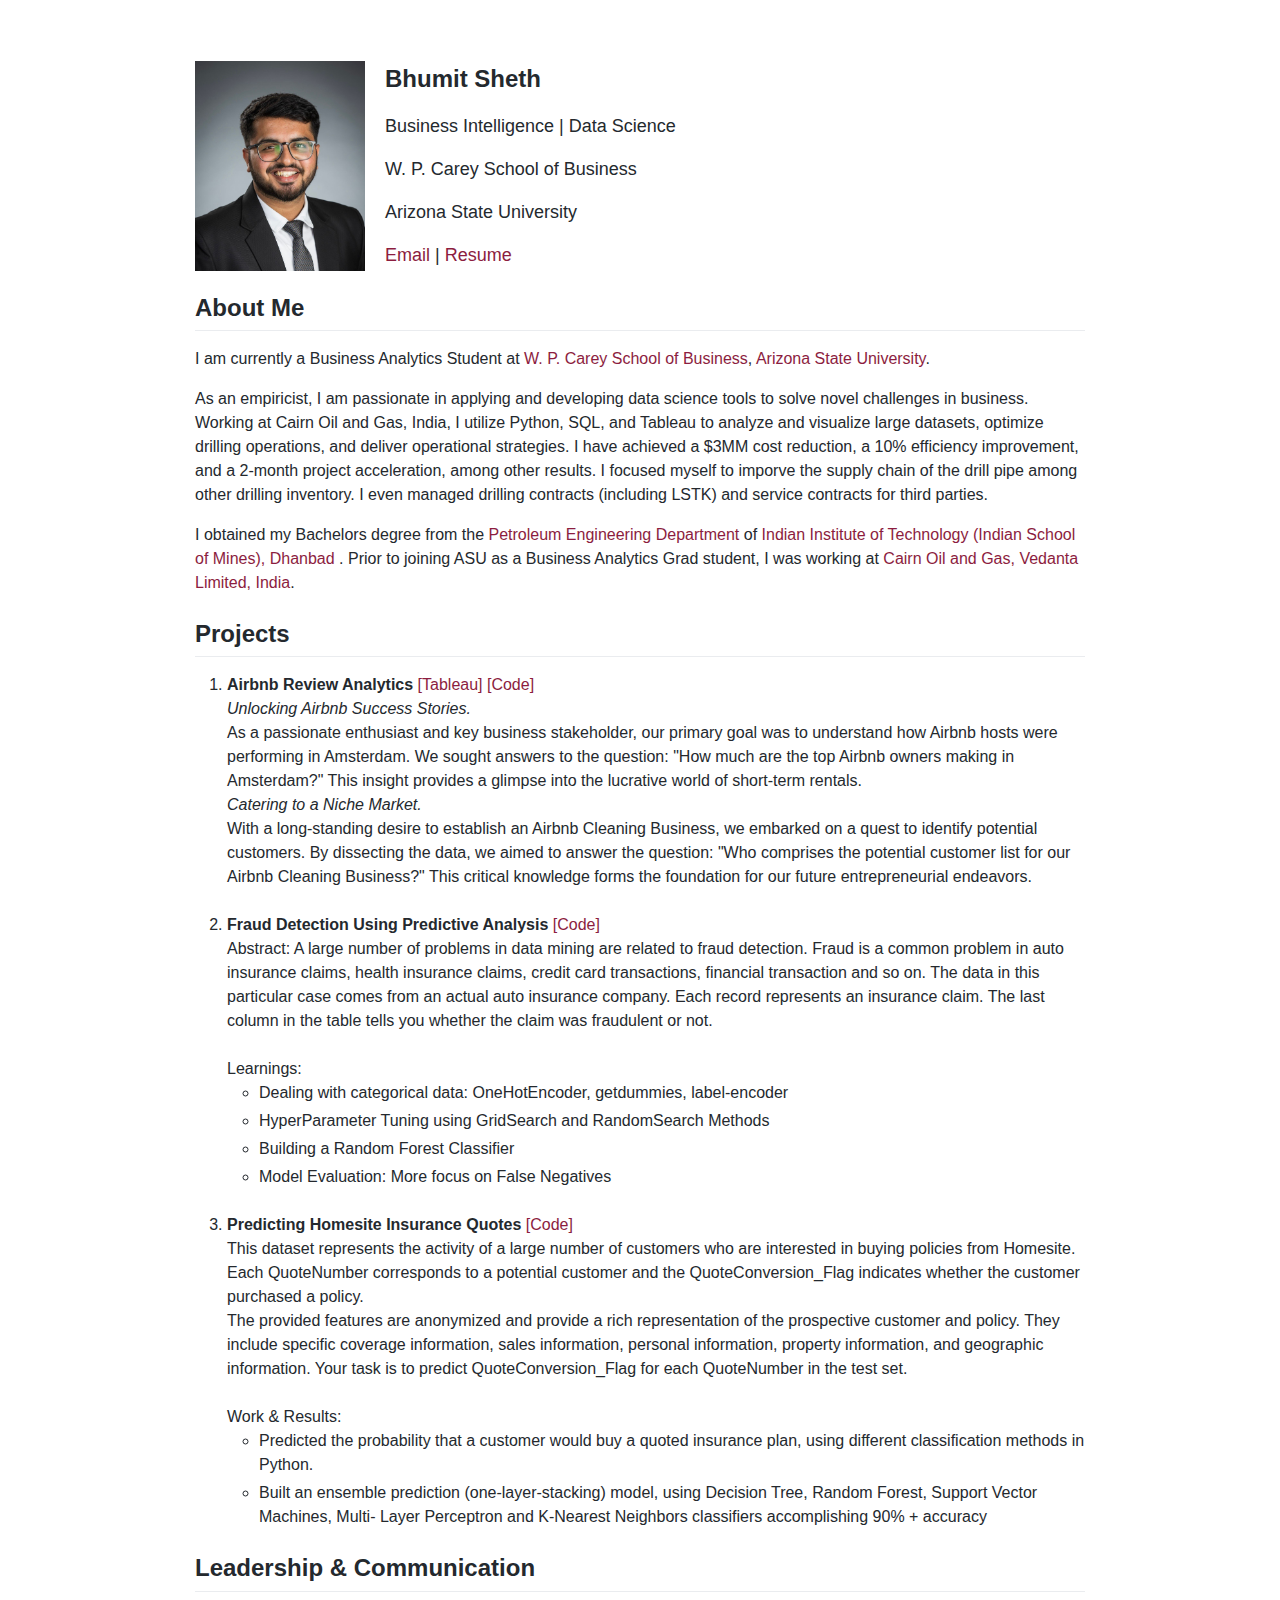
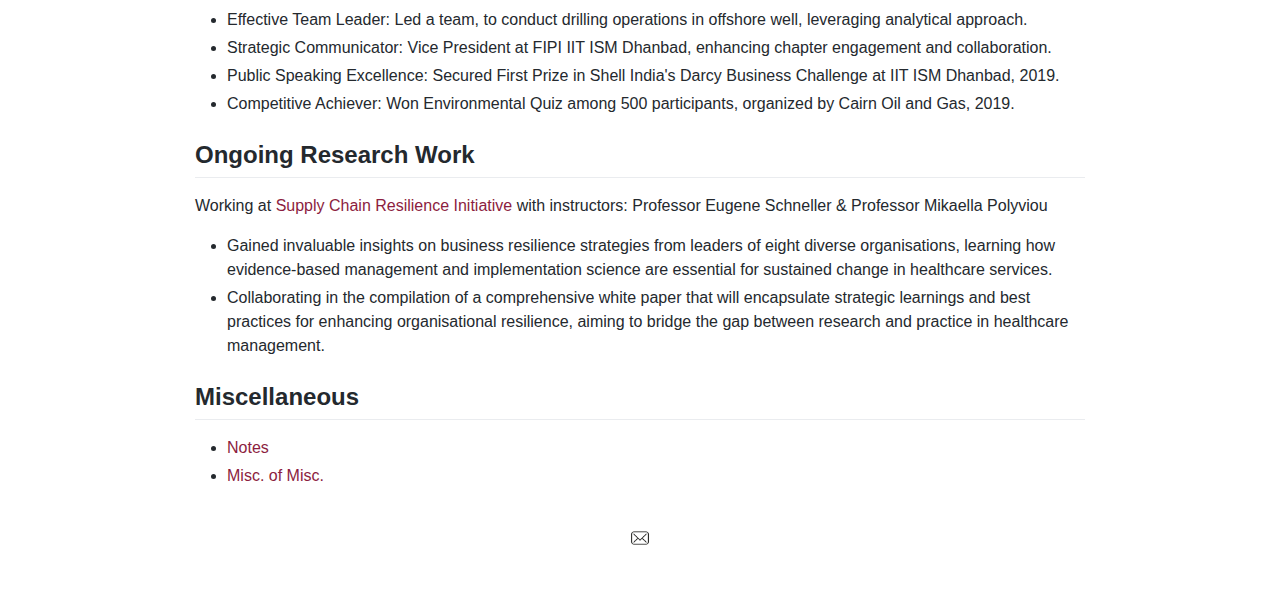
==== Index.html @ a08919b7 "Add files via upload" ====
<!doctype html>
<html>
  <head>
    <meta charset="utf-8">
	<meta name="google-site-verification" content="AVrJgG2apjS0KBid9YDIJhKjxLiEPB_h3P-rWfkzI14" />
    <meta name="viewport" content="width=device-width, initial-scale=1, minimal-ui">
    <title>Bhumit Sheth</title>
    <link rel="stylesheet" href="github-markdown.css">
    <style>
      body {
        box-sizing: border-box;
        min-width: 200px;
        max-width: 980px;
        margin: 0 auto;
        padding: 45px;
      }
    </style>
    <style>
		@media screen and (max-width: 360px) {
    		img {
        display: block;
        width: 100%;
    		}
				}
		}
	</style>
  </head>
  <body>
    <article class="markdown-body">
      <p align="center">
        
      </p>



<div >
<div>
	<img src="./images/images.jpeg" width="170" alt="" BORDER="0" ALIGN="Left"/>
</div>
<div>
	<p><font size="5" ><b>Bhumit Sheth</b></font></p>


	<p><font size="4" >Business Intelligence | Data Science </font></p>
	<p><font size="4" >W. P. Carey School of Business</font></p>
	<p><font size="4" >Arizona State University</font></p>

	<p><font size="4" ><a href="mailto:bsheth2@asu.edu">Email</a> | <a href="./documents/resume.pdf">Resume</a></font></p>
</div>

</div>

<div style="clear:both">
	
	  <h2>About Me</h2>
	  <p> I am currently a Business Analytics Student at <a href="https://wpcarey.asu.edu/">W. P. Carey School of Business</a>, <a href="https://www.asu.edu/">Arizona State University</a>.</p>
	
   
	  <p> As an empiricist, I am passionate in applying and developing data science tools to solve novel challenges in business. Working at Cairn Oil and Gas, India, I utilize Python, SQL, and Tableau to analyze and visualize large datasets, optimize drilling operations, and deliver operational strategies. I have achieved a $3MM cost reduction, a 10% efficiency improvement, and a 2-month project acceleration, among other results. I focused myself to imporve the supply chain of the drill pipe among other drilling inventory. I even managed drilling contracts (including LSTK) and service contracts for third parties.</p>
	  
	  <p> I obtained my Bachelors degree from the <a href="https://petroleum.iitism.ac.in/">Petroleum Engineering Department </a> of <a href="https://www.iitism.ac.in/">Indian Institute of Technology (Indian School of Mines), Dhanbad </a>. Prior to joining ASU as a Business Analytics Grad student, I was working at <a href="https://www.cairnindia.com/Pages/Home.aspx">Cairn Oil and Gas, Vedanta Limited, India</a>. 
	
    <h2>Projects</h2>
    <ol>
    <li><b>Airbnb Review Analytics</b>
    <a href="https://public.tableau.com/app/profile/bhumit.sheth/viz/DashboardAmesterdamAirbnb/Dashboard1">[Tableau]</a>
		<a href="https://github.com/shethbhumit/airbnb_reviews_analytics">[Code]</a><br>
		<em>Unlocking Airbnb Success Stories.</em> <br>As a passionate enthusiast and key business stakeholder, our primary goal was to understand how Airbnb hosts were performing in Amsterdam. We sought answers to the question: "How much are the top Airbnb owners making in Amsterdam?" This insight provides a glimpse into the lucrative world of short-term rentals.<br>

		<em>Catering to a Niche Market. </em><br> With a long-standing desire to establish an Airbnb Cleaning Business, we embarked on a quest to identify potential customers. By dissecting the data, we aimed to answer the question: "Who comprises the potential customer list for our Airbnb Cleaning Business?" This critical knowledge forms the foundation for our future entrepreneurial endeavors.
		</li>
		<br>
		<li><b>Fraud Detection Using Predictive Analysis</b>
			<a href="https://github.com/shethbhumit/Fraud-Detection-Using-Predictive-Analysis">[Code]</a><br> 
			Abstract: A large number of problems in data mining are related to fraud detection. Fraud is a common problem in auto insurance claims, health insurance claims, credit card transactions, financial transaction and so on. The data in this particular case comes from an actual auto insurance company. Each record represents an insurance claim. The last column in the table tells you whether the claim was fraudulent or not.<br>

			<br> Learnings: 
			<ul>
			<li>Dealing with categorical data: OneHotEncoder, getdummies, label-encoder</li>
			<li>HyperParameter Tuning using GridSearch and RandomSearch Methods</li>
			<li>Building a Random Forest Classifier</li>
			<li>Model Evaluation: More focus on False Negatives</li>
			</ul>

		</li>
		<br> 
		<li><b>Predicting Homesite Insurance Quotes</b>
			<a href="https://github.com/shethbhumit/Homesite_Quote_Conversion">[Code]</a><br> 
			This dataset represents the activity of a large number of customers who are interested in buying policies from Homesite. Each QuoteNumber corresponds to a potential customer and the QuoteConversion_Flag indicates whether the customer purchased a policy.<br>
			The provided features are anonymized and provide a rich representation of the prospective customer and policy. They include specific coverage information, sales information, personal information, property information, and geographic information. Your task is to predict QuoteConversion_Flag for each QuoteNumber in the test set.<br>

			<br> Work & Results: 
			<ul>
			<li>Predicted the probability that a customer would buy a quoted insurance plan, using different classification methods in Python.</li>
			<li>Built an ensemble prediction (one-layer-stacking) model, using Decision Tree, Random Forest, Support Vector Machines, Multi- Layer Perceptron and K-Nearest Neighbors classifiers accomplishing 90% + accuracy</li>
			
			</ul>

		</li>

	

	  </ol>

	  <h2>Leadership & Communication </h2>
	  <ul>
	  <li> Effective Team Leader: Led a team, to conduct drilling operations in offshore well, leveraging analytical approach.</li>

		<li> Strategic Communicator: Vice President at FIPI IIT ISM Dhanbad, enhancing chapter engagement and collaboration.</li>

		<li>Public Speaking Excellence: Secured First Prize in Shell India's Darcy Business Challenge at IIT ISM Dhanbad, 2019.</li>

		<li>Competitive Achiever: Won Environmental Quiz among 500 participants, organized by Cairn Oil and Gas, 2019.</li>
	  </ul>
	  
	  
	  <h2>Ongoing Research Work</h2>
	  <p>Working at <a href="https://supplychainresilience.wpcarey.asu.edu/">Supply Chain Resilience Initiative</a> with instructors: Professor Eugene Schneller & Professor Mikaella Polyviou</p> 
	  <ul>
		<li>Gained invaluable insights on business resilience strategies from leaders of eight diverse organisations, learning how evidence-based management and implementation  science are essential for sustained change in healthcare services.<br></li>
		<li>Collaborating in the compilation of a comprehensive white paper that will encapsulate strategic learnings and best practices for enhancing organisational resilience, aiming to bridge the gap between research and practice in healthcare management.</li>
      </ul>
	 
	  
	 
	  <h2>Miscellaneous</h2>
	  <ul>        
		<li> <a href="./notes.html">Notes</a></li>
		<li> <a href="./misc.html">Misc. of Misc.</a></li>
      </ul>
</div>
  
<br>

<div id="footer" ALIGN="Middle">
<p><a href="mailto:bsheth2@asu.edu"><img src="./images/mail.png" width="20"/></a></p>
</div>

    </article>
  </body>
</html>
---- github-markdown.css ----
/* Thanks to https://github.com/sindresorhus/github-markdown-css
 * MIT License
 */

@font-face {
  font-family: octicons-link;
  src: url([data-uri]) format('woff');
}

.markdown-body {
  -ms-text-size-adjust: 100%;
  -webkit-text-size-adjust: 100%;
  line-height: 1.5;
  color: #24292e;
  font-family: -apple-system, BlinkMacSystemFont, "Segoe UI", Helvetica, Arial, sans-serif, "Apple Color Emoji", "Segoe UI Emoji", "Segoe UI Symbol";
  font-size: 16px;
  line-height: 1.5;
  word-wrap: break-word;
}

.markdown-body .pl-c {
  color: #6a737d;
}

.markdown-body .pl-c1,
.markdown-body .pl-s .pl-v {
  color: #005cc5;
}

.markdown-body .pl-e,
.markdown-body .pl-en {
  color: #6f42c1;
}

.markdown-body .pl-smi,
.markdown-body .pl-s .pl-s1 {
  color: #24292e;
}

.markdown-body .pl-ent {
  color: #22863a;
}

.markdown-body .pl-k {
  color: #d73a49;
}

.markdown-body .pl-s,
.markdown-body .pl-pds,
.markdown-body .pl-s .pl-pse .pl-s1,
.markdown-body .pl-sr,
.markdown-body .pl-sr .pl-cce,
.markdown-body .pl-sr .pl-sre,
.markdown-body .pl-sr .pl-sra {
  color: #032f62;
}

.markdown-body .pl-v,
.markdown-body .pl-smw {
  color: #e36209;
}

.markdown-body .pl-bu {
  color: #b31d28;
}

.markdown-body .pl-ii {
  color: #fafbfc;
  background-color: #b31d28;
}

.markdown-body .pl-c2 {
  color: #fafbfc;
  background-color: #d73a49;
}

.markdown-body .pl-c2::before {
  content: "^M";
}

.markdown-body .pl-sr .pl-cce {
  font-weight: bold;
  color: #22863a;
}

.markdown-body .pl-ml {
  color: #735c0f;
}

.markdown-body .pl-mh,
.markdown-body .pl-mh .pl-en,
.markdown-body .pl-ms {
  font-weight: bold;
  color: #005cc5;
}

.markdown-body .pl-mi {
  font-style: italic;
  color: #24292e;
}

.markdown-body .pl-mb {
  font-weight: bold;
  color: #24292e;
}

.markdown-body .pl-md {
  color: #b31d28;
  background-color: #ffeef0;
}

.markdown-body .pl-mi1 {
  color: #22863a;
  background-color: #f0fff4;
}

.markdown-body .pl-mc {
  color: #e36209;
  background-color: #ffebda;
}

.markdown-body .pl-mi2 {
  color: #f6f8fa;
  background-color: #005cc5;
}

.markdown-body .pl-mdr {
  font-weight: bold;
  color: #6f42c1;
}

.markdown-body .pl-ba {
  color: #586069;
}

.markdown-body .pl-sg {
  color: #959da5;
}

.markdown-body .pl-corl {
  text-decoration: underline;
  color: #032f62;
}

.markdown-body .octicon {
  display: inline-block;
  vertical-align: text-top;
  fill: currentColor;
}

.markdown-body a {
  background-color: transparent;
}

.markdown-body a:active,
.markdown-body a:hover {
  outline-width: 0;
}

.markdown-body strong {
  font-weight: inherit;
}

.markdown-body strong {
  font-weight: bolder;
}

.markdown-body h1 {
  font-size: 2em;
  margin: 0.67em 0;
}

.markdown-body img {
  border-style: none;
}

.markdown-body code,
.markdown-body kbd,
.markdown-body pre {
  font-family: monospace, monospace;
  font-size: 1em;
}

.markdown-body hr {
  box-sizing: content-box;
  height: 0;
  overflow: visible;
}

.markdown-body input {
  font: inherit;
  margin: 0;
}

.markdown-body input {
  overflow: visible;
}

.markdown-body [type="checkbox"] {
  box-sizing: border-box;
  padding: 0;
}

.markdown-body * {
  box-sizing: border-box;
}

.markdown-body input {
  font-family: inherit;
  font-size: inherit;
  line-height: inherit;
}

.markdown-body a {
  color: #8C1D40;
  text-decoration: none;
}

.markdown-body a:hover {
  text-decoration: underline;
}

.markdown-body strong {
  font-weight: 600;
}

.markdown-body hr {
  height: 0;
  margin: 15px 0;
  overflow: hidden;
  background: transparent;
  border: 0;
  border-bottom: 1px solid #dfe2e5;
}

.markdown-body hr::before {
  display: table;
  content: "";
}

.markdown-body hr::after {
  display: table;
  clear: both;
  content: "";
}

.markdown-body table {
  border-spacing: 0;
  border-collapse: collapse;
}

.markdown-body td,
.markdown-body th {
  padding: 0;
}

.markdown-body h1,
.markdown-body h2,
.markdown-body h3,
.markdown-body h4,
.markdown-body h5,
.markdown-body h6 {
  margin-top: 0;
  margin-bottom: 0;
}

.markdown-body h1 {
  font-size: 32px;
  font-weight: 600;
}

.markdown-body h2 {
  font-size: 24px;
  font-weight: 600;
}

.markdown-body h3 {
  font-size: 20px;
  font-weight: 600;
}

.markdown-body h4 {
  font-size: 16px;
  font-weight: 600;
}

.markdown-body h5 {
  font-size: 14px;
  font-weight: 600;
}

.markdown-body h6 {
  font-size: 12px;
  font-weight: 600;
}

.markdown-body p {
  margin-top: 0;
  margin-bottom: 10px;
}

.markdown-body blockquote {
  margin: 0;
}

.markdown-body ul,
.markdown-body ol {
  padding-left: 0;
  margin-top: 0;
  margin-bottom: 0;
}

.markdown-body ol ol,
.markdown-body ul ol {
  list-style-type: lower-roman;
}

.markdown-body ul ul ol,
.markdown-body ul ol ol,
.markdown-body ol ul ol,
.markdown-body ol ol ol {
  list-style-type: lower-alpha;
}

.markdown-body dd {
  margin-left: 0;
}

.markdown-body code {
  font-family: "SFMono-Regular", Consolas, "Liberation Mono", Menlo, Courier, monospace;
  font-size: 12px;
}

.markdown-body pre {
  margin-top: 0;
  margin-bottom: 0;
  font-family: "SFMono-Regular", Consolas, "Liberation Mono", Menlo, Courier, monospace;
  font-size: 12px;
}

.markdown-body .octicon {
  vertical-align: text-bottom;
}

.markdown-body .pl-0 {
  padding-left: 0 !important;
}

.markdown-body .pl-1 {
  padding-left: 4px !important;
}

.markdown-body .pl-2 {
  padding-left: 8px !important;
}

.markdown-body .pl-3 {
  padding-left: 16px !important;
}

.markdown-body .pl-4 {
  padding-left: 24px !important;
}

.markdown-body .pl-5 {
  padding-left: 32px !important;
}

.markdown-body .pl-6 {
  padding-left: 40px !important;
}

.markdown-body::before {
  display: table;
  content: "";
}

.markdown-body::after {
  display: table;
  clear: both;
  content: "";
}

.markdown-body>*:first-child {
  margin-top: 0 !important;
}

.markdown-body>*:last-child {
  margin-bottom: 0 !important;
}

.markdown-body a:not([href]) {
  color: inherit;
  text-decoration: none;
}

.markdown-body .anchor {
  float: left;
  padding-right: 4px;
  margin-left: -20px;
  line-height: 1;
}

.markdown-body .anchor:focus {
  outline: none;
}

.markdown-body p,
.markdown-body blockquote,
.markdown-body ul,
.markdown-body ol,
.markdown-body dl,
.markdown-body table,
.markdown-body pre {
  margin-top: 0;
  margin-bottom: 16px;
}

.markdown-body hr {
  height: 0.25em;
  padding: 0;
  margin: 24px 0;
  background-color: #e1e4e8;
  border: 0;
}

.markdown-body blockquote {
  padding: 0 1em;
  color: #6a737d;
  border-left: 0.25em solid #dfe2e5;
}

.markdown-body blockquote>:first-child {
  margin-top: 0;
}

.markdown-body blockquote>:last-child {
  margin-bottom: 0;
}

.markdown-body kbd {
  display: inline-block;
  padding: 3px 5px;
  font-size: 11px;
  line-height: 10px;
  color: #444d56;
  vertical-align: middle;
  background-color: #fafbfc;
  border: solid 1px #c6cbd1;
  border-bottom-color: #959da5;
  border-radius: 3px;
  box-shadow: inset 0 -1px 0 #959da5;
}

.markdown-body h1,
.markdown-body h2,
.markdown-body h3,
.markdown-body h4,
.markdown-body h5,
.markdown-body h6 {
  margin-top: 24px;
  margin-bottom: 16px;
  font-weight: 600;
  line-height: 1.25;
}

.markdown-body h1 .octicon-link,
.markdown-body h2 .octicon-link,
.markdown-body h3 .octicon-link,
.markdown-body h4 .octicon-link,
.markdown-body h5 .octicon-link,
.markdown-body h6 .octicon-link {
  color: #1b1f23;
  vertical-align: middle;
  visibility: hidden;
}

.markdown-body h1:hover .anchor,
.markdown-body h2:hover .anchor,
.markdown-body h3:hover .anchor,
.markdown-body h4:hover .anchor,
.markdown-body h5:hover .anchor,
.markdown-body h6:hover .anchor {
  text-decoration: none;
}

.markdown-body h1:hover .anchor .octicon-link,
.markdown-body h2:hover .anchor .octicon-link,
.markdown-body h3:hover .anchor .octicon-link,
.markdown-body h4:hover .anchor .octicon-link,
.markdown-body h5:hover .anchor .octicon-link,
.markdown-body h6:hover .anchor .octicon-link {
  visibility: visible;
}

.markdown-body h1 {
  padding-bottom: 0.3em;
  font-size: 2em;
  border-bottom: 1px solid #eaecef;
}

.markdown-body h2 {
  padding-bottom: 0.3em;
  font-size: 1.5em;
  border-bottom: 1px solid #eaecef;
}

.markdown-body h3 {
  font-size: 1.25em;
}

.markdown-body h4 {
  font-size: 1em;
}

.markdown-body h5 {
  font-size: 0.875em;
}

.markdown-body h6 {
  font-size: 0.85em;
  color: #6a737d;
}

.markdown-body ul,
.markdown-body ol {
  padding-left: 2em;
}

.markdown-body ul ul,
.markdown-body ul ol,
.markdown-body ol ol,
.markdown-body ol ul {
  margin-top: 0;
  margin-bottom: 0;
}

.markdown-body li {
  word-wrap: break-all;
}

.markdown-body li>p {
  margin-top: 16px;
}

.markdown-body li+li {
  margin-top: 0.25em;
}

.markdown-body dl {
  padding: 0;
}

.markdown-body dl dt {
  padding: 0;
  margin-top: 16px;
  font-size: 1em;
  font-style: italic;
  font-weight: 600;
}

.markdown-body dl dd {
  padding: 0 16px;
  margin-bottom: 16px;
}

.markdown-body table {
  display: block;
  width: 100%;
  overflow: auto;
}

.markdown-body table th {
  font-weight: 600;
}

.markdown-body table th,
.markdown-body table td {
  padding: 6px 13px;
  border: 1px solid #dfe2e5;
}

.markdown-body table tr {
  background-color: #fff;
  border-top: 1px solid #c6cbd1;
}

.markdown-body table tr:nth-child(2n) {
  background-color: #f6f8fa;
}

.markdown-body img {
  max-width: 100%;
  box-sizing: content-box;
  background-color: #fff;
}

.markdown-body img[align=right] {
  padding-left: 20px;
}

.markdown-body img[align=left] {
  padding-right: 20px;
}

.markdown-body code {
  padding: 0.2em 0.4em;
  margin: 0;
  font-size: 85%;
  background-color: rgba(27,31,35,0.05);
  border-radius: 3px;
}

.markdown-body pre {
  word-wrap: normal;
}

.markdown-body pre>code {
  padding: 0;
  margin: 0;
  font-size: 100%;
  word-break: normal;
  white-space: pre;
  background: transparent;
  border: 0;
}

.markdown-body .highlight {
  margin-bottom: 16px;
}

.markdown-body .highlight pre {
  margin-bottom: 0;
  word-break: normal;
}

.markdown-body .highlight pre,
.markdown-body pre {
  padding: 16px;
  overflow: auto;
  font-size: 85%;
  line-height: 1.45;
  background-color: #f6f8fa;
  border-radius: 3px;
}

.markdown-body pre code {
  display: inline;
  max-width: auto;
  padding: 0;
  margin: 0;
  overflow: visible;
  line-height: inherit;
  word-wrap: normal;
  background-color: transparent;
  border: 0;
}

.markdown-body .full-commit .btn-outline:not(:disabled):hover {
  color: #005cc5;
  border-color: #005cc5;
}

.markdown-body kbd {
  display: inline-block;
  padding: 3px 5px;
  font: 11px "SFMono-Regular", Consolas, "Liberation Mono", Menlo, Courier, monospace;
  line-height: 10px;
  color: #444d56;
  vertical-align: middle;
  background-color: #fafbfc;
  border: solid 1px #d1d5da;
  border-bottom-color: #c6cbd1;
  border-radius: 3px;
  box-shadow: inset 0 -1px 0 #c6cbd1;
}

.markdown-body :checked+.radio-label {
  position: relative;
  z-index: 1;
  border-color: #8C1D40;
}

.markdown-body .task-list-item {
  list-style-type: none;
}

.markdown-body .task-list-item+.task-list-item {
  margin-top: 3px;
}

.markdown-body .task-list-item input {
  margin: 0 0.2em 0.25em -1.6em;
  vertical-align: middle;
}

.markdown-body hr {
  border-bottom-color: #eee;
}
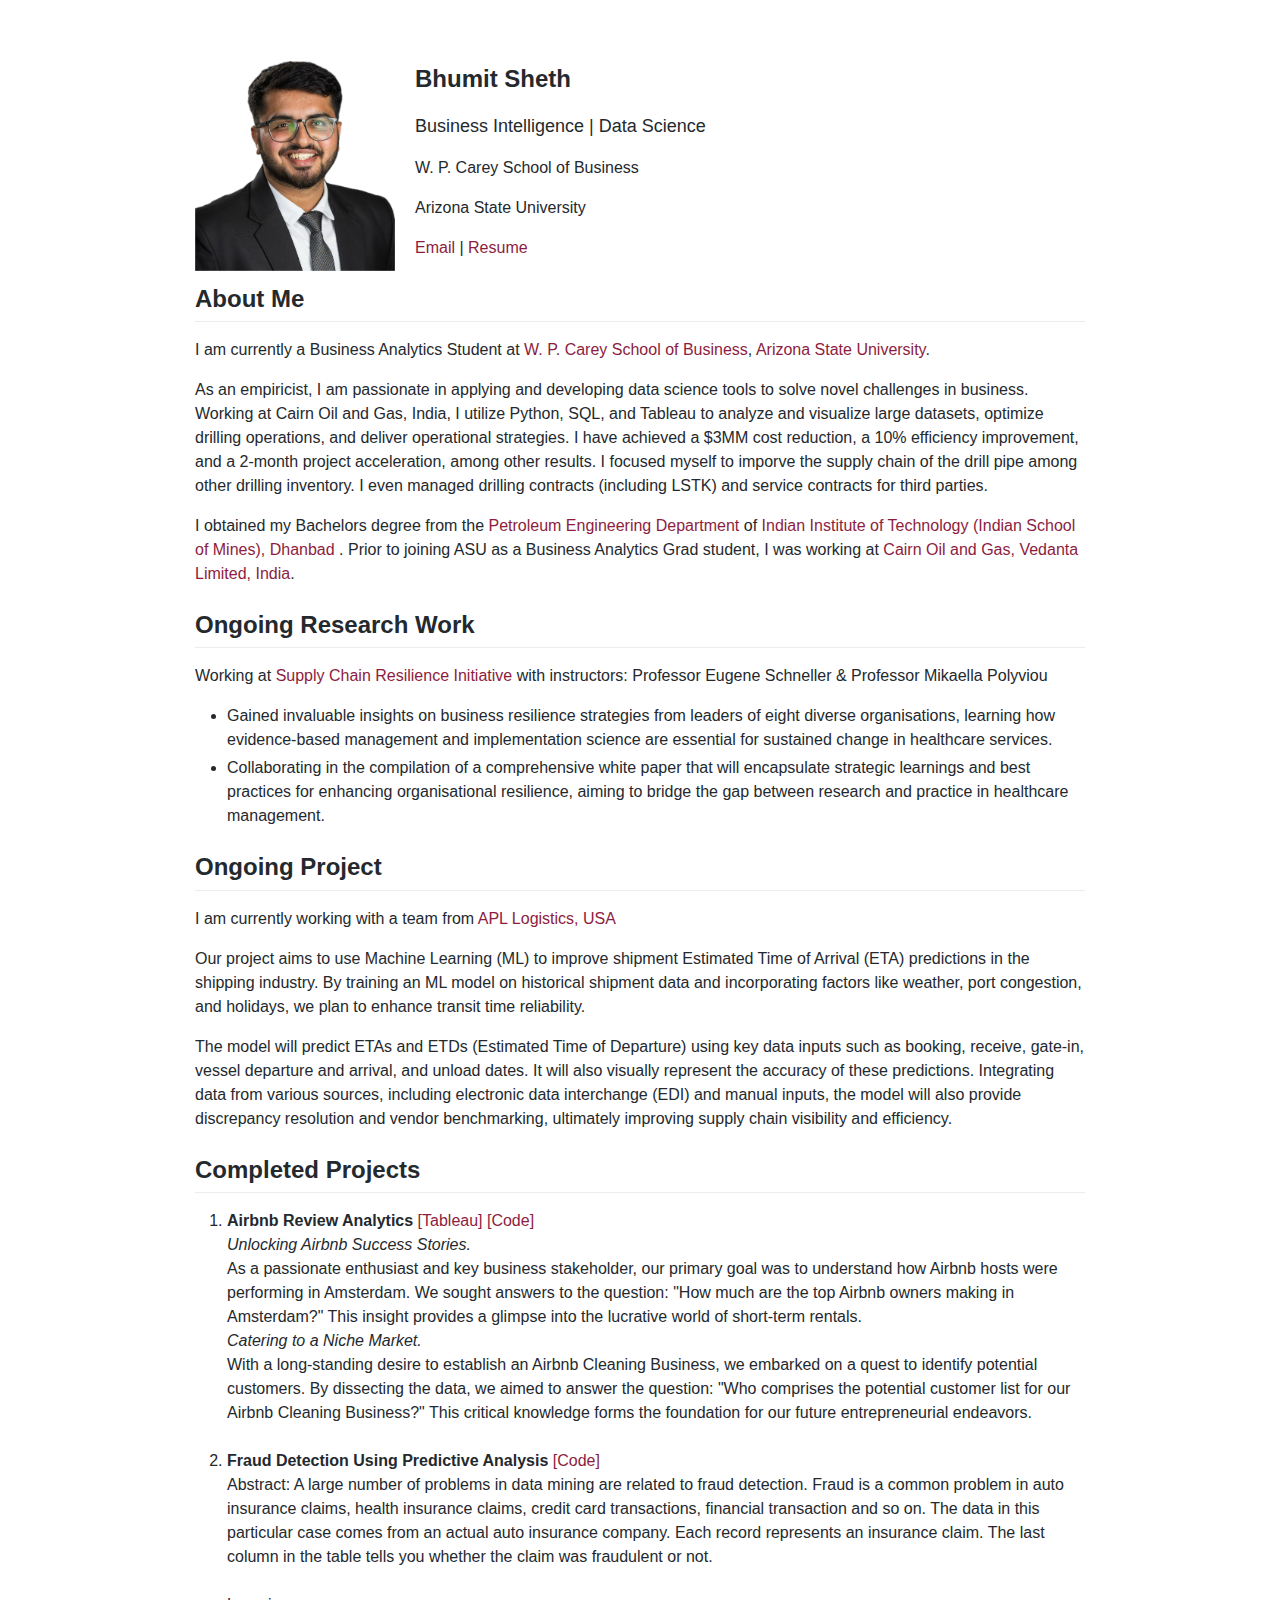
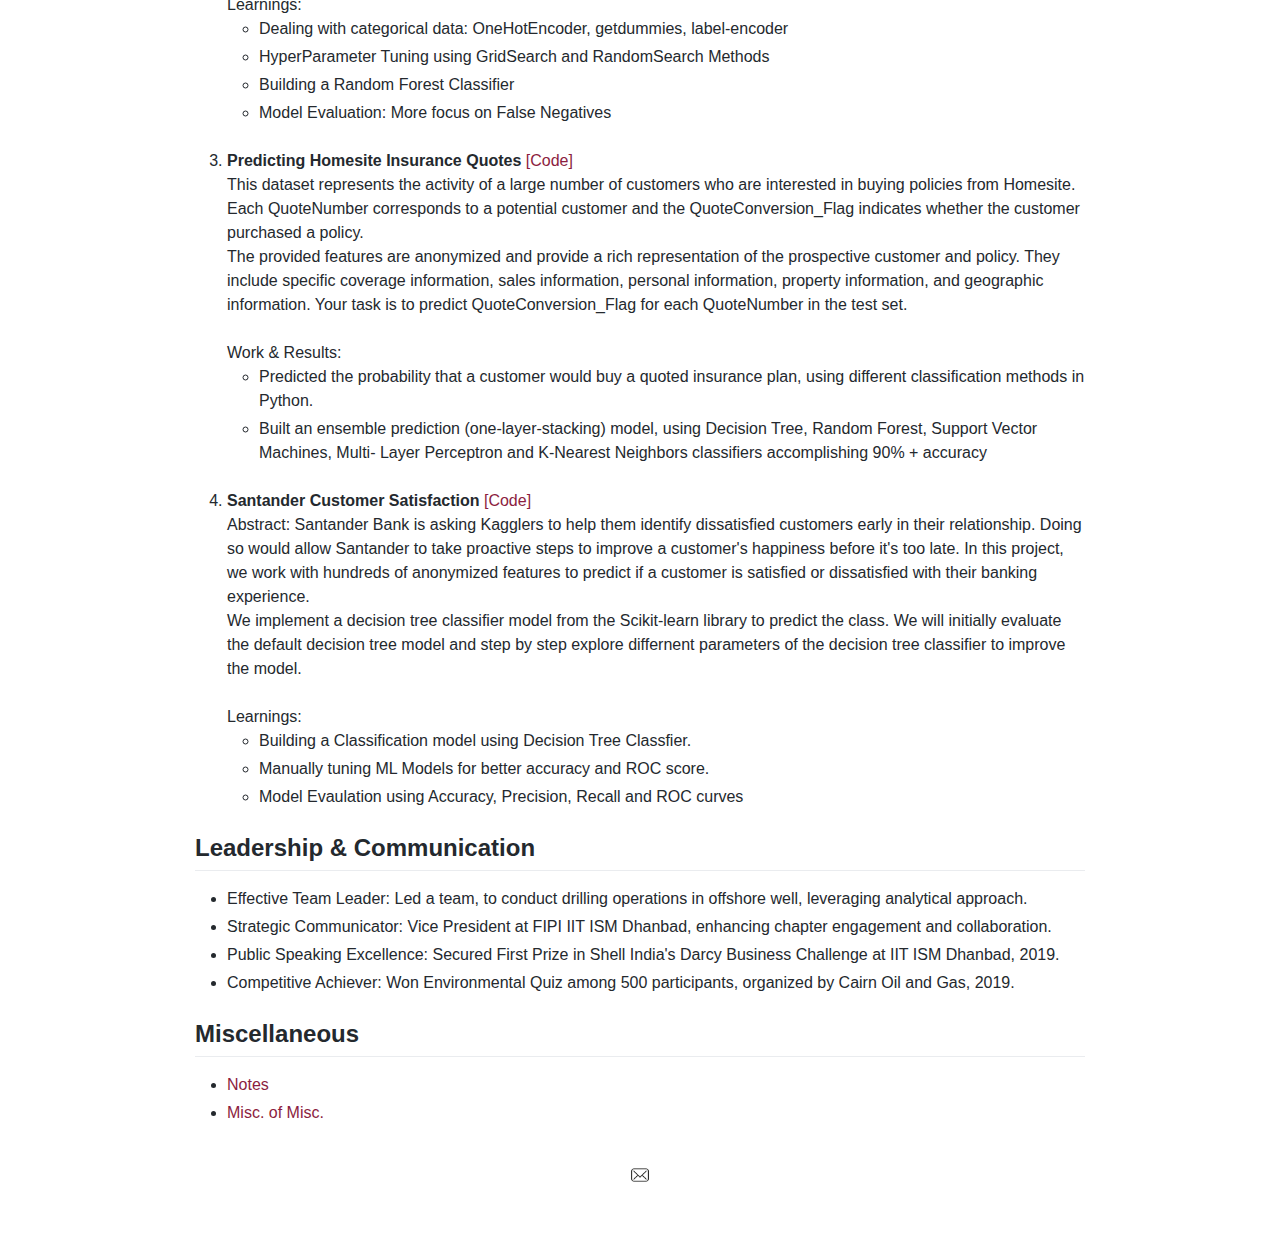
==== commit 730fde4f: "Add files via upload" ====
--- a/Index.html
+++ b/Index.html
@@ -2,7 +2,7 @@
 <html>
   <head>
     <meta charset="utf-8">
-	<meta name="google-site-verification" content="AVrJgG2apjS0KBid9YDIJhKjxLiEPB_h3P-rWfkzI14" />
+  <meta name="google-site-verification" content="AVrJgG2apjS0KBid9YDIJhKjxLiEPB_h3P-rWfkzI14" />
     <meta name="viewport" content="width=device-width, initial-scale=1, minimal-ui">
     <title>Bhumit Sheth</title>
     <link rel="stylesheet" href="github-markdown.css">
@@ -13,17 +13,15 @@
         max-width: 980px;
         margin: 0 auto;
         padding: 45px;
-      }
-    </style>
-    <style>
-		@media screen and (max-width: 360px) {
-    		img {
+      
+    @media screen and (max-width: 360px) {
+        img {
         display: block;
         width: 100%;
-    		}
-				}
-		}
-	</style>
+        }
+      }
+    }
+    </style>
   </head>
   <body>
     <article class="markdown-body">
@@ -31,102 +29,113 @@
         
       </p>
 
+    <div id="personal-info">
+        <img src="./images/images_1.png" width="200" alt="" BORDER="0" ALIGN="Left"/>
+        <p><font size="5"><b>Bhumit Sheth</b></font></p>
+        <p><font size="4">Business Intelligence | Data Science </font></p>
+        <p><font size="3">W. P. Carey School of Business</font></p>
+        <p><font size="3">Arizona State University</font></p>
+        <p><font size="3"><a href="mailto:bsheth2@asu.edu">Email</a> | <a href="./documents/resume.pdf">Resume</a></font></p>
+
+    </div>
 
 
-<div >
-<div>
-	<img src="./images/images.jpeg" width="170" alt="" BORDER="0" ALIGN="Left"/>
-</div>
-<div>
-	<p><font size="5" ><b>Bhumit Sheth</b></font></p>
+<div style="clear:both">
+  
+    <h2>About Me</h2>
+    <p> I am currently a Business Analytics Student at <a href="https://wpcarey.asu.edu/">W. P. Carey School of Business</a>, <a href="https://www.asu.edu/">Arizona State University</a>.</p>
+  
+   
+    <p> As an empiricist, I am passionate in applying and developing data science tools to solve novel challenges in business. Working at Cairn Oil and Gas, India, I utilize Python, SQL, and Tableau to analyze and visualize large datasets, optimize drilling operations, and deliver operational strategies. I have achieved a $3MM cost reduction, a 10% efficiency improvement, and a 2-month project acceleration, among other results. I focused myself to imporve the supply chain of the drill pipe among other drilling inventory. I even managed drilling contracts (including LSTK) and service contracts for third parties.</p>
+    
+    <p> I obtained my Bachelors degree from the <a href="https://petroleum.iitism.ac.in/">Petroleum Engineering Department </a> of <a href="https://www.iitism.ac.in/">Indian Institute of Technology (Indian School of Mines), Dhanbad </a>. Prior to joining ASU as a Business Analytics Grad student, I was working at <a href="https://www.cairnindia.com/Pages/Home.aspx">Cairn Oil and Gas, Vedanta Limited, India</a>. 
+    
+    <h2>Ongoing Research Work</h2>
+    <p>Working at <a href="https://supplychainresilience.wpcarey.asu.edu/">Supply Chain Resilience Initiative</a> with instructors: Professor Eugene Schneller & Professor Mikaella Polyviou</p> 
+    <ul>
+    <li>Gained invaluable insights on business resilience strategies from leaders of eight diverse organisations, learning how evidence-based management and implementation  science are essential for sustained change in healthcare services.<br></li>
+    <li>Collaborating in the compilation of a comprehensive white paper that will encapsulate strategic learnings and best practices for enhancing organisational resilience, aiming to bridge the gap between research and practice in healthcare management.</li>
+      </ul>
 
+    <h2>Ongoing Project</h2>
+    <p> I am currently working with a team from <a href="https://www.apllogistics.com/">APL Logistics, USA</a></p>
+    <p> Our project aims to use Machine Learning (ML) to improve shipment Estimated Time of Arrival (ETA) predictions in the shipping industry. By training an ML model on historical shipment data and incorporating factors like weather, port congestion, and holidays, we plan to enhance transit time reliability. </p> 
 
-	<p><font size="4" >Business Intelligence | Data Science </font></p>
-	<p><font size="4" >W. P. Carey School of Business</font></p>
-	<p><font size="4" >Arizona State University</font></p>
+    <p> The model will predict ETAs and ETDs (Estimated Time of Departure) using key data inputs such as booking, receive, gate-in, vessel departure and arrival, and unload dates. It will also visually represent the accuracy of these predictions. Integrating data from various sources, including electronic data interchange (EDI) and manual inputs, the model will also provide discrepancy resolution and vendor benchmarking, ultimately improving supply chain visibility and efficiency.</p> 
+    
 
-	<p><font size="4" ><a href="mailto:bsheth2@asu.edu">Email</a> | <a href="./documents/resume.pdf">Resume</a></font></p>
-</div>
-
-</div>
-
-<div style="clear:both">
-	
-	  <h2>About Me</h2>
-	  <p> I am currently a Business Analytics Student at <a href="https://wpcarey.asu.edu/">W. P. Carey School of Business</a>, <a href="https://www.asu.edu/">Arizona State University</a>.</p>
-	
-   
-	  <p> As an empiricist, I am passionate in applying and developing data science tools to solve novel challenges in business. Working at Cairn Oil and Gas, India, I utilize Python, SQL, and Tableau to analyze and visualize large datasets, optimize drilling operations, and deliver operational strategies. I have achieved a $3MM cost reduction, a 10% efficiency improvement, and a 2-month project acceleration, among other results. I focused myself to imporve the supply chain of the drill pipe among other drilling inventory. I even managed drilling contracts (including LSTK) and service contracts for third parties.</p>
-	  
-	  <p> I obtained my Bachelors degree from the <a href="https://petroleum.iitism.ac.in/">Petroleum Engineering Department </a> of <a href="https://www.iitism.ac.in/">Indian Institute of Technology (Indian School of Mines), Dhanbad </a>. Prior to joining ASU as a Business Analytics Grad student, I was working at <a href="https://www.cairnindia.com/Pages/Home.aspx">Cairn Oil and Gas, Vedanta Limited, India</a>. 
-	
-    <h2>Projects</h2>
+    <h2>Completed Projects</h2>
     <ol>
     <li><b>Airbnb Review Analytics</b>
     <a href="https://public.tableau.com/app/profile/bhumit.sheth/viz/DashboardAmesterdamAirbnb/Dashboard1">[Tableau]</a>
-		<a href="https://github.com/shethbhumit/airbnb_reviews_analytics">[Code]</a><br>
-		<em>Unlocking Airbnb Success Stories.</em> <br>As a passionate enthusiast and key business stakeholder, our primary goal was to understand how Airbnb hosts were performing in Amsterdam. We sought answers to the question: "How much are the top Airbnb owners making in Amsterdam?" This insight provides a glimpse into the lucrative world of short-term rentals.<br>
+    <a href="https://github.com/shethbhumit/airbnb_reviews_analytics">[Code]</a><br>
+    <em>Unlocking Airbnb Success Stories.</em> <br>As a passionate enthusiast and key business stakeholder, our primary goal was to understand how Airbnb hosts were performing in Amsterdam. We sought answers to the question: "How much are the top Airbnb owners making in Amsterdam?" This insight provides a glimpse into the lucrative world of short-term rentals.<br>
 
-		<em>Catering to a Niche Market. </em><br> With a long-standing desire to establish an Airbnb Cleaning Business, we embarked on a quest to identify potential customers. By dissecting the data, we aimed to answer the question: "Who comprises the potential customer list for our Airbnb Cleaning Business?" This critical knowledge forms the foundation for our future entrepreneurial endeavors.
-		</li>
-		<br>
-		<li><b>Fraud Detection Using Predictive Analysis</b>
-			<a href="https://github.com/shethbhumit/Fraud-Detection-Using-Predictive-Analysis">[Code]</a><br> 
-			Abstract: A large number of problems in data mining are related to fraud detection. Fraud is a common problem in auto insurance claims, health insurance claims, credit card transactions, financial transaction and so on. The data in this particular case comes from an actual auto insurance company. Each record represents an insurance claim. The last column in the table tells you whether the claim was fraudulent or not.<br>
+    <em>Catering to a Niche Market. </em><br> With a long-standing desire to establish an Airbnb Cleaning Business, we embarked on a quest to identify potential customers. By dissecting the data, we aimed to answer the question: "Who comprises the potential customer list for our Airbnb Cleaning Business?" This critical knowledge forms the foundation for our future entrepreneurial endeavors.
+    </li>
+    <br>
+    <li><b>Fraud Detection Using Predictive Analysis</b>
+      <a href="https://github.com/shethbhumit/Fraud-Detection-Using-Predictive-Analysis">[Code]</a><br> 
+      Abstract: A large number of problems in data mining are related to fraud detection. Fraud is a common problem in auto insurance claims, health insurance claims, credit card transactions, financial transaction and so on. The data in this particular case comes from an actual auto insurance company. Each record represents an insurance claim. The last column in the table tells you whether the claim was fraudulent or not.<br>
 
-			<br> Learnings: 
-			<ul>
-			<li>Dealing with categorical data: OneHotEncoder, getdummies, label-encoder</li>
-			<li>HyperParameter Tuning using GridSearch and RandomSearch Methods</li>
-			<li>Building a Random Forest Classifier</li>
-			<li>Model Evaluation: More focus on False Negatives</li>
-			</ul>
+      <br> Learnings: 
+      <ul>
+      <li>Dealing with categorical data: OneHotEncoder, getdummies, label-encoder</li>
+      <li>HyperParameter Tuning using GridSearch and RandomSearch Methods</li>
+      <li>Building a Random Forest Classifier</li>
+      <li>Model Evaluation: More focus on False Negatives</li>
+      </ul>
 
-		</li>
-		<br> 
-		<li><b>Predicting Homesite Insurance Quotes</b>
-			<a href="https://github.com/shethbhumit/Homesite_Quote_Conversion">[Code]</a><br> 
-			This dataset represents the activity of a large number of customers who are interested in buying policies from Homesite. Each QuoteNumber corresponds to a potential customer and the QuoteConversion_Flag indicates whether the customer purchased a policy.<br>
-			The provided features are anonymized and provide a rich representation of the prospective customer and policy. They include specific coverage information, sales information, personal information, property information, and geographic information. Your task is to predict QuoteConversion_Flag for each QuoteNumber in the test set.<br>
+    </li>
+    <br> 
+    <li><b>Predicting Homesite Insurance Quotes</b>
+      <a href="https://github.com/shethbhumit/Homesite_Quote_Conversion">[Code]</a><br> 
+      This dataset represents the activity of a large number of customers who are interested in buying policies from Homesite. Each QuoteNumber corresponds to a potential customer and the QuoteConversion_Flag indicates whether the customer purchased a policy.<br>
+      The provided features are anonymized and provide a rich representation of the prospective customer and policy. They include specific coverage information, sales information, personal information, property information, and geographic information. Your task is to predict QuoteConversion_Flag for each QuoteNumber in the test set.<br>
 
-			<br> Work & Results: 
-			<ul>
-			<li>Predicted the probability that a customer would buy a quoted insurance plan, using different classification methods in Python.</li>
-			<li>Built an ensemble prediction (one-layer-stacking) model, using Decision Tree, Random Forest, Support Vector Machines, Multi- Layer Perceptron and K-Nearest Neighbors classifiers accomplishing 90% + accuracy</li>
-			
-			</ul>
+      <br> Work & Results: 
+      <ul>
+      <li>Predicted the probability that a customer would buy a quoted insurance plan, using different classification methods in Python.</li>
+      <li>Built an ensemble prediction (one-layer-stacking) model, using Decision Tree, Random Forest, Support Vector Machines, Multi- Layer Perceptron and K-Nearest Neighbors classifiers accomplishing 90% + accuracy</li>
+      
+      </ul>
 
-		</li>
+    </li>
+    <br> 
+    <li><b>Santander Customer Satisfaction</b>
+      <a href="https://github.com/shethbhumit/Santander-Customer-Satisfaction">[Code]</a><br> 
+      Abstract: Santander Bank is asking Kagglers to help them identify dissatisfied customers early in their relationship. Doing so would allow Santander to take proactive steps to improve a customer's happiness before it's too late.
+      In this project, we work with hundreds of anonymized features to predict if a customer is satisfied or dissatisfied with their banking experience.<br>
+      We implement a decision tree classifier model from the Scikit-learn library to predict the class. We will initially evaluate the default decision tree model and step by step explore differnent parameters of the decision tree classifier to improve the model.<br> 
 
-	
+      <br> Learnings: 
+      <ul>
+      <li>Building a Classification model using Decision Tree Classfier.</li>
+      <li>Manually tuning ML Models for better accuracy and ROC score.</li>
+      <li>Model Evaulation using Accuracy, Precision, Recall and ROC curves</l
+      </ul>
 
-	  </ol>
+    </li>
+  
 
-	  <h2>Leadership & Communication </h2>
-	  <ul>
-	  <li> Effective Team Leader: Led a team, to conduct drilling operations in offshore well, leveraging analytical approach.</li>
+    </ol>
 
-		<li> Strategic Communicator: Vice President at FIPI IIT ISM Dhanbad, enhancing chapter engagement and collaboration.</li>
+    <h2>Leadership & Communication </h2>
+    <ul>
+    <li> Effective Team Leader: Led a team, to conduct drilling operations in offshore well, leveraging analytical approach.</li>
 
-		<li>Public Speaking Excellence: Secured First Prize in Shell India's Darcy Business Challenge at IIT ISM Dhanbad, 2019.</li>
+    <li> Strategic Communicator: Vice President at FIPI IIT ISM Dhanbad, enhancing chapter engagement and collaboration.</li>
 
-		<li>Competitive Achiever: Won Environmental Quiz among 500 participants, organized by Cairn Oil and Gas, 2019.</li>
-	  </ul>
-	  
-	  
-	  <h2>Ongoing Research Work</h2>
-	  <p>Working at <a href="https://supplychainresilience.wpcarey.asu.edu/">Supply Chain Resilience Initiative</a> with instructors: Professor Eugene Schneller & Professor Mikaella Polyviou</p> 
-	  <ul>
-		<li>Gained invaluable insights on business resilience strategies from leaders of eight diverse organisations, learning how evidence-based management and implementation  science are essential for sustained change in healthcare services.<br></li>
-		<li>Collaborating in the compilation of a comprehensive white paper that will encapsulate strategic learnings and best practices for enhancing organisational resilience, aiming to bridge the gap between research and practice in healthcare management.</li>
-      </ul>
-	 
-	  
-	 
-	  <h2>Miscellaneous</h2>
-	  <ul>        
-		<li> <a href="./notes.html">Notes</a></li>
-		<li> <a href="./misc.html">Misc. of Misc.</a></li>
+    <li>Public Speaking Excellence: Secured First Prize in Shell India's Darcy Business Challenge at IIT ISM Dhanbad, 2019.</li>
+
+    <li>Competitive Achiever: Won Environmental Quiz among 500 participants, organized by Cairn Oil and Gas, 2019.</li>
+    </ul>
+    
+    
+    <h2>Miscellaneous</h2>
+    <ul>        
+    <li> <a href="./notes.html">Notes</a></li>
+    <li> <a href="./misc.html">Misc. of Misc.</a></li>
       </ul>
 </div>
   
